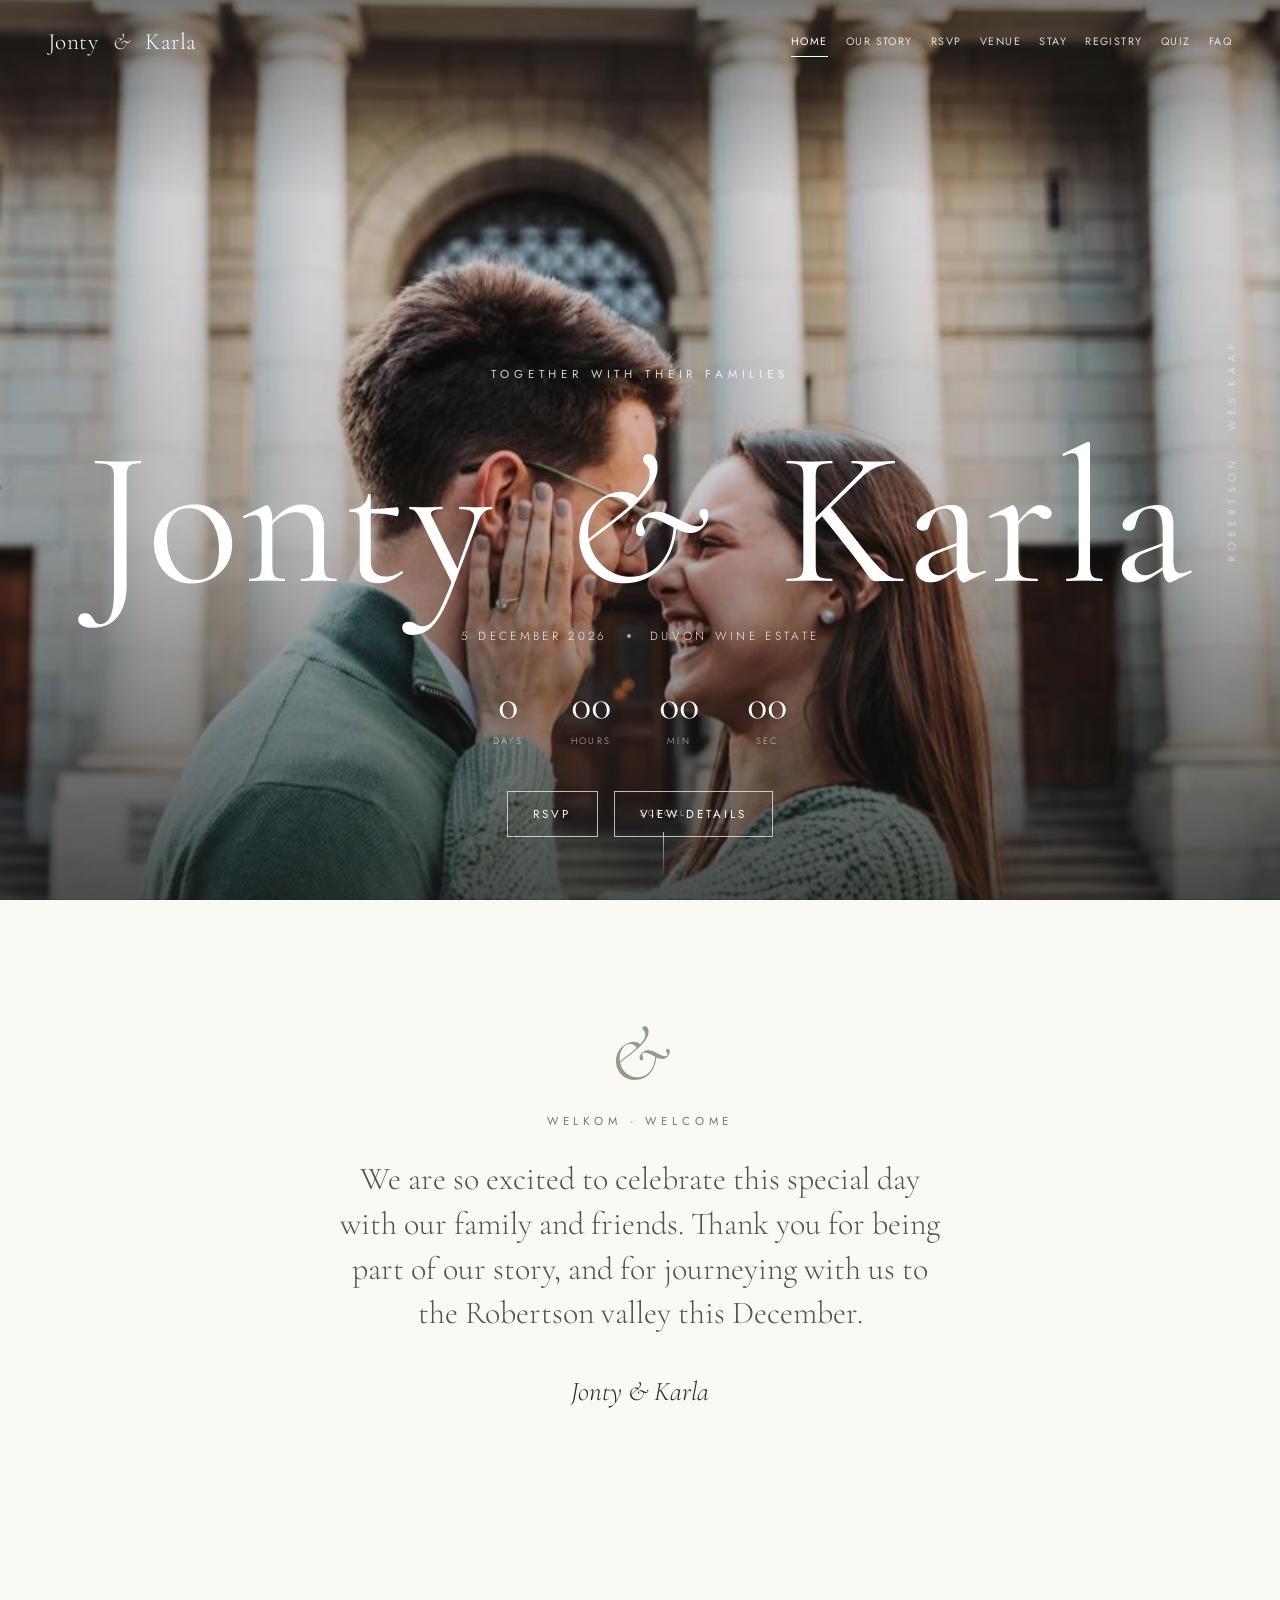
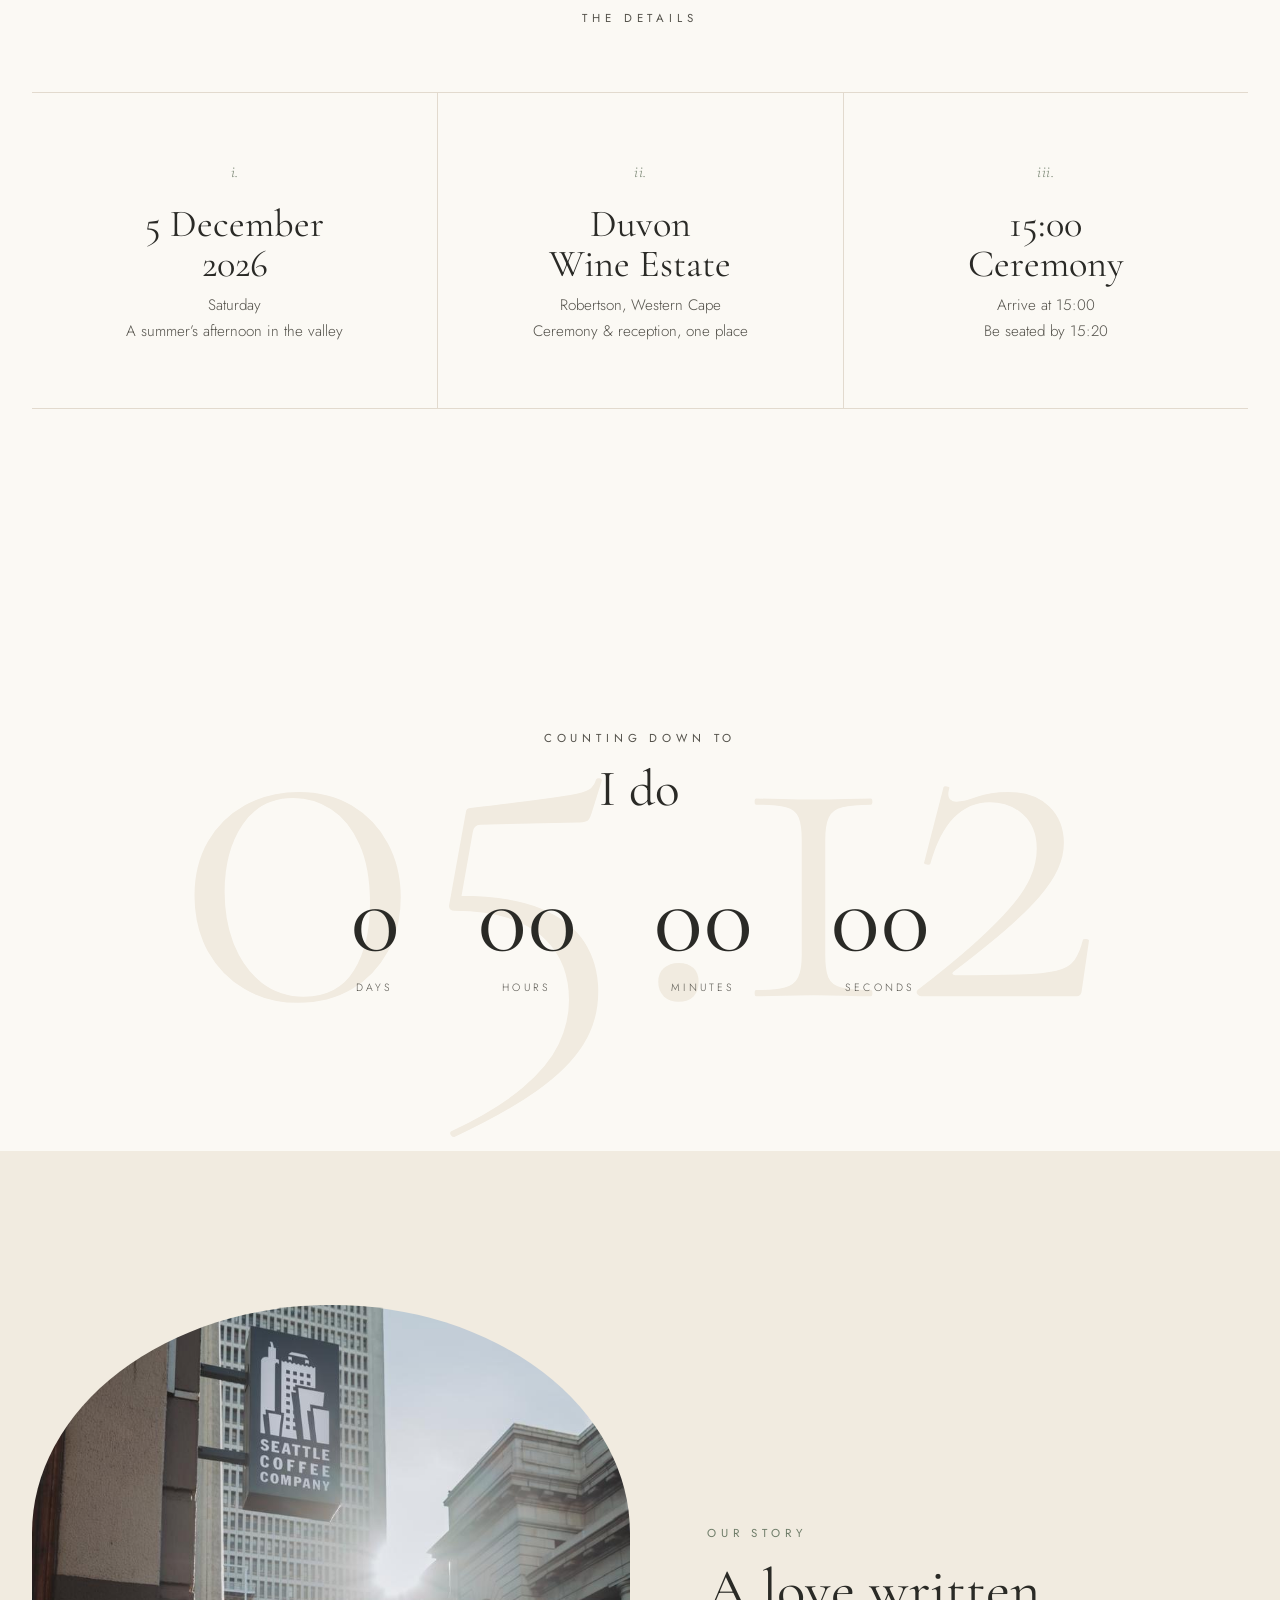
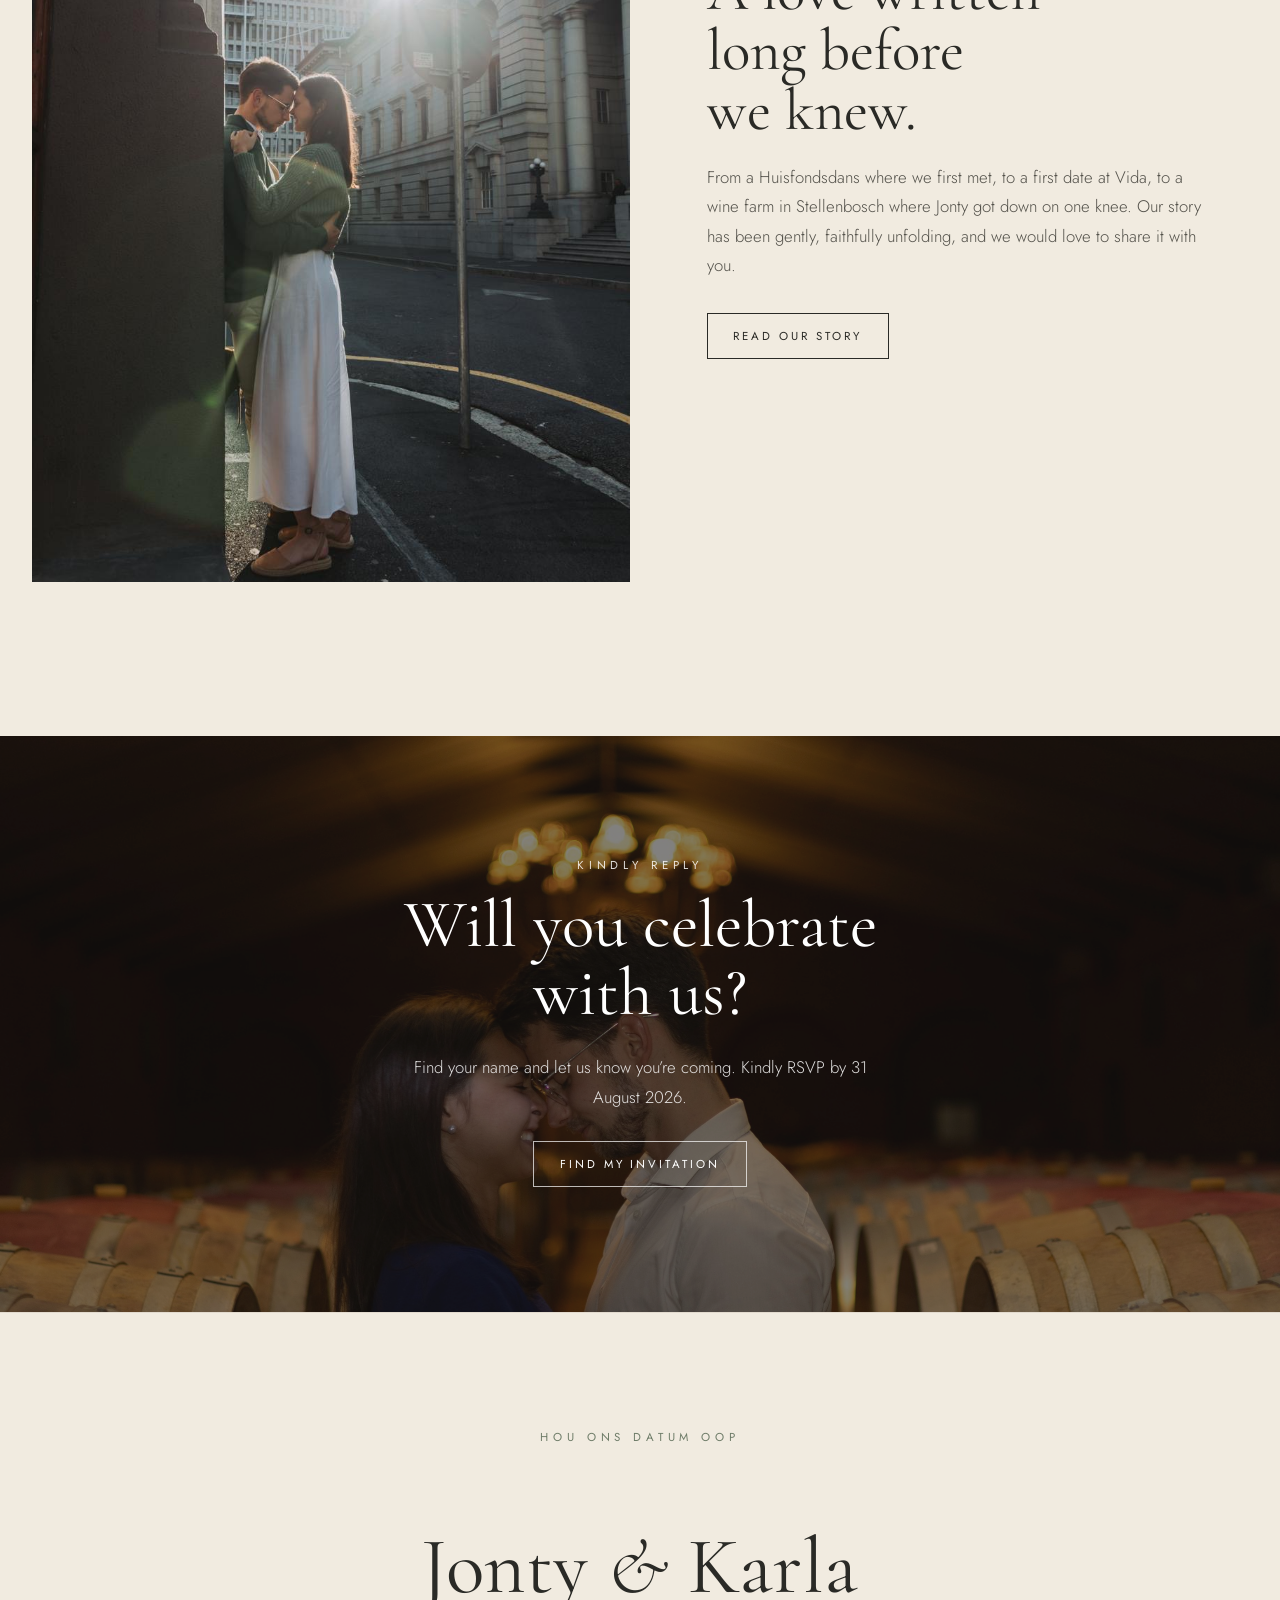
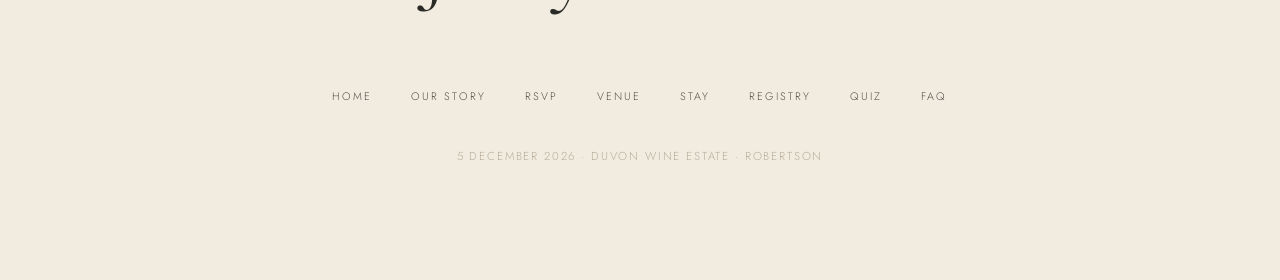
==== index.html @ 2e576e85 "Initial commit" ====
<!DOCTYPE html>
<html lang="en">
<head>
<meta charset="UTF-8" />
<meta name="viewport" content="width=device-width, initial-scale=1.0" />
<title>Jonty &amp; Karla · 5 December 2026</title>
<link rel="preconnect" href="https://fonts.googleapis.com" />
<link rel="preconnect" href="https://fonts.gstatic.com" crossorigin />
<link rel="stylesheet" href="assets/site.css" />
<style>
/* ====================== HERO ====================== */
.hero{
  position:relative;min-height:100svh;
  display:flex;align-items:flex-end;justify-content:center;
  overflow:hidden;background:var(--charcoal);
}
.hero__img{position:absolute;inset:0;}
.hero__img img{
  width:100%;height:100%;object-fit:cover;object-position:50% 32%;
  animation:driftIn 9s var(--ease) both;
}
.hero__scrim{
  position:absolute;inset:0;
  background:
    linear-gradient(to bottom, rgba(20,19,16,.42) 0%, rgba(20,19,16,0) 22%),
    linear-gradient(to top, rgba(20,19,16,.66) 0%, rgba(20,19,16,.10) 42%, rgba(20,19,16,0) 70%);
}
.hero__inner{
  position:relative;z-index:2;
  width:min(100% - 3rem, 70rem);
  padding-bottom:clamp(3rem,7vh,6rem);
  text-align:center;color:#fff;
}
.hero__eyebrow{
  color:rgba(255,255,255,.82);
  opacity:0;transform:translateY(14px);
  animation:heroUp 1.3s var(--ease) .25s forwards;
}
.hero__names{
  font-family:var(--display);font-weight:400;
  font-size:clamp(3.6rem,15vw,12rem);
  line-height:.86;letter-spacing:.01em;
  margin:.28em 0 .12em;
  opacity:0;transform:translateY(22px);
  animation:heroUp 1.5s var(--ease) .4s forwards;
}
.hero__names .amp{font-style:italic;font-weight:300;display:inline-block;padding:0 .12em;}
.hero__meta{
  display:flex;align-items:center;justify-content:center;gap:1.2rem;flex-wrap:wrap;
  font-family:var(--sans);text-transform:uppercase;letter-spacing:.28em;
  font-size:.74rem;color:rgba(255,255,255,.9);
  opacity:0;transform:translateY(16px);
  animation:heroUp 1.4s var(--ease) .62s forwards;
}
.hero__meta .dot{width:4px;height:4px;border-radius:50%;background:rgba(255,255,255,.6);}
.hero__clock{
  display:flex;justify-content:center;gap:clamp(1.4rem,4vw,3rem);
  margin:2.4rem 0 2.6rem;
  opacity:0;transform:translateY(16px);
  animation:heroUp 1.4s var(--ease) .82s forwards;
}
.hero__clock .u{display:flex;flex-direction:column;align-items:center;gap:.4rem;}
.hero__clock .u b{
  font-family:var(--display);font-weight:400;font-size:clamp(1.8rem,3.4vw,2.6rem);
  line-height:1;font-variant-numeric:tabular-nums;
}
.hero__clock .u span{
  font-family:var(--sans);text-transform:uppercase;letter-spacing:.24em;
  font-size:.58rem;color:rgba(255,255,255,.7);
}
.hero__cta{
  display:flex;justify-content:center;gap:1rem;flex-wrap:wrap;
  opacity:0;transform:translateY(16px);
  animation:heroUp 1.4s var(--ease) 1s forwards;
}
@keyframes heroUp{to{opacity:1;transform:none;}}

.hero__scroll{
  position:absolute;left:50%;bottom:1.4rem;transform:translateX(-50%);z-index:2;
  display:flex;flex-direction:column;align-items:center;gap:.7rem;color:rgba(255,255,255,.7);
  opacity:0;animation:heroUp 1.4s var(--ease) 1.3s forwards;
}
.hero__scroll span{font-family:var(--sans);text-transform:uppercase;letter-spacing:.3em;font-size:.56rem;}
.hero__scroll i{display:block;width:1px;height:46px;background:linear-gradient(rgba(255,255,255,.7),rgba(255,255,255,0));
  animation:lineDrop 2.4s var(--ease) infinite;transform-origin:top;}
@keyframes lineDrop{0%{transform:scaleY(.2);opacity:0;}40%{opacity:1;}100%{transform:scaleY(1);opacity:0;}}

/* side date glyph, save-the-date echo */
.hero__side{
  position:absolute;z-index:2;right:clamp(1rem,3vw,2.4rem);top:50%;transform:translateY(-50%) rotate(180deg);
  writing-mode:vertical-rl;
  font-family:var(--sans);text-transform:uppercase;letter-spacing:.5em;font-size:.66rem;
  color:rgba(255,255,255,.75);
}
@media (max-width:860px){.hero__side{display:none;}}

/* ====================== WELCOME ====================== */
.welcome{text-align:center;}
.welcome__mark{
  font-family:var(--display);font-style:italic;font-weight:300;
  font-size:clamp(3rem,7vw,5rem);color:var(--sage);line-height:0;
  display:block;height:.4em;
}
.welcome p{margin-inline:auto;max-width:38rem;}
.signature{
  font-family:var(--display);font-style:italic;font-size:1.7rem;color:var(--charcoal);
  margin-top:.4rem;
}

/* ====================== KEY INFO ====================== */
.keyinfo{
  display:grid;grid-template-columns:repeat(3,1fr);
  border-top:1px solid var(--line);border-bottom:1px solid var(--line);
}
.keyinfo__cell{
  padding:clamp(2.6rem,5vw,4.4rem) clamp(1.4rem,3vw,2.6rem);
  text-align:center;
}
.keyinfo__cell + .keyinfo__cell{border-left:1px solid var(--line);}
.keyinfo__cell h3{
  font-family:var(--display);font-weight:400;font-size:clamp(1.9rem,3vw,2.6rem);
  margin:1.1rem 0 .5rem;line-height:1.05;
}
.keyinfo__cell p{color:var(--charcoal-soft);margin:0;font-size:.95rem;line-height:1.7;}
.keyinfo__num{
  font-family:var(--display);font-style:italic;color:var(--sage-deep);
  font-size:1rem;letter-spacing:.04em;
}
@media (max-width:760px){
  .keyinfo{grid-template-columns:1fr;}
  .keyinfo__cell + .keyinfo__cell{border-left:0;border-top:1px solid var(--line);}
}

/* ====================== COUNTDOWN ====================== */
.cd{position:relative;text-align:center;overflow:hidden;}
.cd__ghost{
  position:absolute;left:50%;top:46%;transform:translate(-50%,-50%);
  font-family:var(--display);font-weight:300;
  font-size:clamp(14rem,40vw,34rem);line-height:.8;
  color:var(--ivory);z-index:0;pointer-events:none;white-space:nowrap;
}
.cd__grid{
  position:relative;z-index:1;
  display:flex;justify-content:center;gap:clamp(1.6rem,6vw,5rem);
  margin-top:2.6rem;
}
.cd__u{display:flex;flex-direction:column;align-items:center;gap:.7rem;}
.cd__u b{
  font-family:var(--display);font-weight:400;font-variant-numeric:tabular-nums;
  font-size:clamp(3.2rem,8vw,6.4rem);line-height:1;color:var(--charcoal);
}
.cd__u span{
  font-family:var(--sans);text-transform:uppercase;letter-spacing:.3em;
  font-size:.66rem;color:var(--charcoal-soft);
}

/* ====================== FEATURED ====================== */
.feature{
  display:grid;grid-template-columns:1.05fr .95fr;
  gap:clamp(2rem,6vw,6rem);align-items:center;
}
.feature__media{position:relative;}
.feature__media .figure{aspect-ratio:4/5;}
.feature__media .arch{aspect-ratio:3/4.4;}
.feature__media .figure img{transition:transform 1.4s var(--ease);}
.feature__media:hover .figure img{transform:scale(1.04);}
.feature__date{
  position:absolute;left:-3.2rem;bottom:8%;writing-mode:vertical-rl;transform:rotate(180deg);
  font-family:var(--sans);text-transform:uppercase;letter-spacing:.5em;font-size:.66rem;
  color:var(--stone-deep);
}
.feature__body h2{
  font-family:var(--display);font-weight:400;line-height:1.02;
  font-size:clamp(2.4rem,4.6vw,4rem);margin:1.1rem 0 1.4rem;
}
.feature__body .amp{font-style:italic;}
@media (max-width:820px){
  .feature{grid-template-columns:1fr;}
  .feature__date{display:none;}
}

/* ====================== STRIP / CTA ====================== */
.strip{
  position:relative;min-height:64svh;display:flex;align-items:center;justify-content:center;
  text-align:center;overflow:hidden;background:var(--charcoal);
}
.strip img{position:absolute;inset:0;width:100%;height:100%;object-fit:cover;object-position:center 38%;opacity:.78;}
.strip__scrim{position:absolute;inset:0;background:rgba(22,21,18,.42);}
.strip__inner{position:relative;z-index:2;color:#fff;width:min(100% - 3rem,40rem);}
.strip__inner h2{font-family:var(--display);font-weight:400;font-size:clamp(2.4rem,6vw,4.2rem);line-height:1.02;margin:1rem 0 1.6rem;}
</style>
</head>
<body data-page="home">

<div id="site-nav"></div>

<!-- ====================== HERO ====================== -->
<section class="hero" data-screen-label="Home — Hero">
  <div class="hero__img"><img src="assets/photos/columns-laugh.jpg" alt="Jonty and Karla laughing together" /></div>
  <div class="hero__scrim"></div>
  <span class="hero__side">Robertson · Wes-Kaap</span>

  <div class="hero__inner">
    <p class="eyebrow hero__eyebrow">Together with their families</p>
    <h1 class="hero__names">Jonty&nbsp;<span class="amp">&amp;</span>&nbsp;Karla</h1>
    <div class="hero__meta">
      <span>5 December 2026</span><i class="dot"></i><span>Duvon Wine Estate</span>
    </div>

    <div class="hero__clock" data-countdown="2026-12-05T15:00:00+02:00">
      <div class="u"><b data-unit="days">00</b><span>Days</span></div>
      <div class="u"><b data-unit="hours">00</b><span>Hours</span></div>
      <div class="u"><b data-unit="minutes">00</b><span>Min</span></div>
      <div class="u"><b data-unit="seconds">00</b><span>Sec</span></div>
    </div>

    <div class="hero__cta">
      <a class="btn btn--light" href="#rsvp">RSVP</a>
      <a class="btn btn--light" href="#details">View Details</a>
    </div>
  </div>

  <a class="hero__scroll" href="#welcome" aria-label="Scroll down"><span>Scroll</span><i></i></a>
</section>

<!-- ====================== WELCOME ====================== -->
<section class="section welcome" id="welcome">
  <div class="wrap--narrow stack reveal">
    <span class="welcome__mark">&amp;</span>
    <p class="eyebrow eyebrow--sage">Welkom · Welcome</p>
    <p class="lead">We are so excited to celebrate this special day with our family and friends.
      Thank you for being part of our story, and for journeying with us to the
      Robertson valley this December.</p>
    <p class="signature">Jonty &amp; Karla</p>
  </div>
</section>

<!-- ====================== KEY INFO ====================== -->
<section class="section" id="details" style="padding-top:0;">
  <div class="wrap">
    <div class="center reveal" style="margin-bottom:clamp(2.5rem,5vw,4rem);">
      <p class="eyebrow">The Details</p>
    </div>
    <div class="keyinfo reveal">
      <div class="keyinfo__cell">
        <span class="keyinfo__num">i.</span>
        <h3>5 December<br />2026</h3>
        <p>Saturday<br />A summer&rsquo;s afternoon in the valley</p>
      </div>
      <div class="keyinfo__cell">
        <span class="keyinfo__num">ii.</span>
        <h3>Duvon<br />Wine Estate</h3>
        <p>Robertson, Western Cape<br />Ceremony &amp; reception, one place</p>
      </div>
      <div class="keyinfo__cell">
        <span class="keyinfo__num">iii.</span>
        <h3>15:00<br />Ceremony</h3>
        <p>Arrive at 15:00<br />Be seated by 15:20</p>
      </div>
    </div>
  </div>
</section>

<!-- ====================== COUNTDOWN ====================== -->
<section class="section cd">
  <span class="cd__ghost" aria-hidden="true">05.12</span>
  <div class="wrap reveal">
    <p class="eyebrow">Counting down to</p>
    <p class="display" style="font-size:clamp(2rem,4vw,3.2rem);margin-top:1rem;">I do</p>
    <div class="cd__grid" data-countdown="2026-12-05T15:00:00+02:00">
      <div class="cd__u"><b data-unit="days">00</b><span>Days</span></div>
      <div class="cd__u"><b data-unit="hours">00</b><span>Hours</span></div>
      <div class="cd__u"><b data-unit="minutes">00</b><span>Minutes</span></div>
      <div class="cd__u"><b data-unit="seconds">00</b><span>Seconds</span></div>
    </div>
  </div>
</section>

<!-- ====================== FEATURED ====================== -->
<section class="section" style="background:var(--ivory);">
  <div class="wrap feature">
    <div class="feature__media reveal">
      <div class="figure arch"><img src="assets/photos/golden-flare.jpg" alt="Karla and Jonty at golden hour" /></div>
      <span class="feature__date">5 · 12 · 26</span>
    </div>
    <div class="feature__body reveal" data-delay="1">
      <p class="eyebrow eyebrow--sage">Our Story</p>
      <h2>A love written<br />long before<br />we knew.</h2>
      <p style="max-width:32rem;color:var(--charcoal-soft);">From a Huisfondsdans where we first met, to a first date at Vida, to a wine farm
        in Stellenbosch where Jonty got down on one knee. Our story has been gently,
        faithfully unfolding, and we would love to share it with you.</p>
      <p style="margin-top:2rem;"><a class="btn btn--ghost" href="our-story.html">Read Our Story</a></p>
    </div>
  </div>
</section>

<!-- ====================== STRIP / RSVP CTA ====================== -->
<section class="strip" id="rsvp">
  <img src="assets/photos/engagement-cellar.jpg" alt="Jonty and Karla in the wine cellar" />
  <div class="strip__scrim"></div>
  <div class="strip__inner reveal">
    <p class="eyebrow" style="color:rgba(255,255,255,.85);">Kindly Reply</p>
    <h2>Will you celebrate<br />with us?</h2>
    <p style="color:rgba(255,255,255,.85);max-width:30rem;margin-inline:auto;">
      Find your name and let us know you&rsquo;re coming. Kindly RSVP by 31 August 2026.</p>
    <p style="margin-top:1.8rem;"><a class="btn btn--light" href="rsvp.html">Find My Invitation</a></p>
  </div>
</section>

<!-- ====================== FOOTER ====================== -->
<div id="site-foot"></div>

<script src="assets/chrome.js"></script>
<script src="assets/site.js"></script>

<!-- Tweaks island -->

</body>
</html>
---- assets/site.css ----
/* ============================================================
   Karla & Jonty — shared stylesheet
   Editorial luxury wedding site. Rooted in the save-the-date.
   ============================================================ */

@import url('https://fonts.googleapis.com/css2?family=Cormorant+Garamond:ital,wght@0,300;0,400;0,500;0,600;1,300;1,400;1,500&family=Playfair+Display:ital,wght@0,400;0,500;0,600;1,400&family=EB+Garamond:ital,wght@0,400;0,500;1,400&family=Jost:wght@300;400;500&display=swap');

/* ---- Design tokens ---------------------------------------- */
:root{
  /* palette */
  --warm-white:#FBF9F4;
  --ivory:#F1EBE0;
  --stone:#D8CFC1;
  --stone-deep:#B9AE9C;
  --sage:#8E9C88;
  --sage-deep:#6E7C68;
  --charcoal:#2A2A26;
  --charcoal-soft:#54524B;
  --line:#E2DACE;

  /* tweakable — overridden by tweaks panel */
  --page-bg:var(--warm-white);
  --display-font:'Cormorant Garamond';
  --density:1;            /* 0.82 cosy · 1 default · 1.25 spacious */

  /* derived */
  --sans:'Jost', system-ui, sans-serif;
  --display:var(--display-font), 'Cormorant Garamond', Georgia, serif;

  --space-section:calc(clamp(5.5rem, 12vw, 11rem) * var(--density));
  --measure:42rem;

  --ease:cubic-bezier(.22,.61,.36,1);
}

*{box-sizing:border-box;}
html{scroll-behavior:smooth;-webkit-font-smoothing:antialiased;text-rendering:optimizeLegibility;}
body{
  margin:0;
  background:var(--page-bg);
  color:var(--charcoal);
  font-family:var(--sans);
  font-weight:300;
  font-size:clamp(1rem,1.05rem,1.1rem);
  line-height:1.75;
  overflow-x:hidden;
}
img{display:block;max-width:100%;}
a{color:inherit;text-decoration:none;}

/* ---- Typography ------------------------------------------- */
.display{
  font-family:var(--display);
  font-weight:400;
  line-height:0.98;
  letter-spacing:.005em;
}
.serif{font-family:var(--display);font-weight:400;}

/* tracked caps label — the save-the-date voice */
.eyebrow{
  font-family:var(--sans);
  font-weight:400;
  text-transform:uppercase;
  letter-spacing:.42em;
  font-size:.72rem;
  color:var(--charcoal-soft);
}
.eyebrow--sage{color:var(--sage-deep);}

.lead{
  font-family:var(--display);
  font-weight:300;
  font-size:clamp(1.5rem,2.6vw,2rem);
  line-height:1.4;
  color:var(--charcoal-soft);
}

.amp{font-style:italic;font-weight:300;}

/* ---- Layout helpers --------------------------------------- */
.wrap{width:min(100% - 3rem, 76rem);margin-inline:auto;}
.wrap--narrow{width:min(100% - 3rem, 52rem);margin-inline:auto;}
.section{padding-block:var(--space-section);}
.center{text-align:center;}
.stack-sm > * + *{margin-top:1rem;}
.stack > * + *{margin-top:1.6rem;}

/* ---- Buttons ---------------------------------------------- */
.btn{
  --bg:var(--charcoal); --fg:var(--warm-white); --bd:var(--charcoal);
  display:inline-flex;align-items:center;gap:.7em;
  font-family:var(--sans);font-weight:400;
  text-transform:uppercase;letter-spacing:.26em;font-size:.72rem;
  padding:1.05em 2.2em;
  background:var(--bg);color:var(--fg);
  border:1px solid var(--bd);border-radius:0;
  cursor:pointer;
  transition:background .5s var(--ease), color .5s var(--ease), letter-spacing .5s var(--ease);
}
.btn:hover{letter-spacing:.32em;}
.btn--ghost{
  --bg:transparent; --fg:var(--charcoal); --bd:var(--charcoal);
}
.btn--ghost:hover{--bg:var(--charcoal); --fg:var(--warm-white);}
.btn--light{--bg:transparent; --fg:#fff; --bd:rgba(255,255,255,.7);}
.btn--light:hover{--bg:#fff;--fg:var(--charcoal);--bd:#fff;}

/* ---- Site navigation -------------------------------------- */
.nav{
  position:fixed;top:0;left:0;right:0;z-index:60;
  display:flex;align-items:center;justify-content:space-between;
  padding:1.4rem clamp(1.5rem,4vw,3rem);
  transition:background .6s var(--ease), padding .6s var(--ease), box-shadow .6s var(--ease);
}
.nav[data-scrolled="true"]{
  background:color-mix(in srgb, var(--page-bg) 88%, transparent);
  backdrop-filter:blur(14px) saturate(1.1);
  padding-block:1rem;
  box-shadow:0 1px 0 var(--line);
}
.nav__brand{
  font-family:var(--display);font-size:1.45rem;letter-spacing:.02em;
  display:flex;align-items:center;gap:.4em;white-space:nowrap;
  color:#fff;transition:color .6s var(--ease);
}
.nav__brand .amp{color:#fff;opacity:.85;}
.nav[data-scrolled="true"] .nav__brand{color:var(--charcoal);}
.nav[data-scrolled="true"] .nav__brand .amp{color:var(--sage-deep);opacity:1;}
.nav__links{display:flex;gap:1.15rem;align-items:center;}
.nav__links a{
  font-family:var(--sans);font-weight:400;white-space:nowrap;
  text-transform:uppercase;letter-spacing:.13em;font-size:.67rem;
  color:rgba(255,255,255,.82);position:relative;padding-block:.3rem;
  transition:color .4s var(--ease);
}
.nav__links a::after{
  content:"";position:absolute;left:0;right:100%;bottom:0;height:1px;
  background:currentColor;transition:right .45s var(--ease);
}
.nav__links a:hover{color:#fff;}
.nav__links a:hover::after,.nav__links a[aria-current="page"]::after{right:0;}
.nav__links a[aria-current="page"]{color:#fff;}
/* scrolled — dark on the page background */
.nav[data-scrolled="true"] .nav__links a{color:var(--charcoal-soft);}
.nav[data-scrolled="true"] .nav__links a:hover,
.nav[data-scrolled="true"] .nav__links a[aria-current="page"]{color:var(--charcoal);}

.nav__toggle{display:none;background:none;border:0;cursor:pointer;
  flex-direction:column;gap:5px;padding:.4rem;}
.nav__toggle span{width:24px;height:1px;background:#fff;display:block;transition:.4s var(--ease);}
.nav[data-scrolled="true"] .nav__toggle span{background:var(--charcoal);}

/* mobile drawer */
.nav__drawer{
  position:fixed;inset:0;z-index:55;
  background:var(--page-bg);
  display:flex;flex-direction:column;justify-content:center;align-items:center;gap:1.6rem;
  opacity:0;visibility:hidden;transform:translateY(-8px);
  transition:opacity .5s var(--ease), transform .5s var(--ease), visibility .5s;
}
.nav__drawer[data-open="true"]{opacity:1;visibility:visible;transform:none;}
.nav__drawer a{
  font-family:var(--display);font-size:2rem;color:var(--charcoal);
}
.nav__drawer .eyebrow{margin-top:1rem;}

@media (max-width:1000px){
  .nav__links{display:none;}
  .nav__toggle{display:flex;}
}

/* ---- Footer ----------------------------------------------- */
.foot{
  background:var(--ivory);
  border-top:1px solid var(--line);
  padding-block:clamp(4rem,8vw,7rem);
  text-align:center;
}
.foot__mono{
  font-family:var(--display);
  font-size:clamp(2.6rem,7vw,5rem);
  line-height:1;color:var(--charcoal);
}
.foot__links{
  display:flex;flex-wrap:wrap;gap:1.4rem 2.4rem;justify-content:center;
  margin-top:2.5rem;
}
.foot__links a{
  font-family:var(--sans);text-transform:uppercase;letter-spacing:.2em;
  font-size:.68rem;color:var(--charcoal-soft);transition:color .3s var(--ease);
}
.foot__links a:hover{color:var(--charcoal);}
.foot__fine{margin-top:2.5rem;font-size:.72rem;letter-spacing:.16em;
  text-transform:uppercase;color:var(--stone-deep);}

/* ---- Reveal on scroll ------------------------------------- */
.reveal{opacity:0;transform:translateY(26px);
  transition:opacity 1.1s var(--ease), transform 1.1s var(--ease);}
.reveal.in{opacity:1;transform:none;}
.reveal[data-delay="1"]{transition-delay:.12s;}
.reveal[data-delay="2"]{transition-delay:.24s;}
.reveal[data-delay="3"]{transition-delay:.36s;}
.reveal[data-delay="4"]{transition-delay:.48s;}
@media (prefers-reduced-motion:reduce){
  .reveal{opacity:1;transform:none;transition:none;}
  html{scroll-behavior:auto;}
}

/* ---- Arch motif ------------------------------------------- */
.arch{border-radius:50% 50% 0 0 / 26% 26% 0 0;overflow:hidden;}

/* ---- Image figure ----------------------------------------- */
.figure{position:relative;overflow:hidden;background:var(--ivory);}
.figure img{width:100%;height:100%;object-fit:cover;}
.figure__cap{
  font-family:var(--sans);text-transform:uppercase;letter-spacing:.28em;
  font-size:.64rem;color:var(--charcoal-soft);margin-top:1rem;
}

/* slow ken-burns for hero only */
@keyframes driftIn{from{transform:scale(1.08);}to{transform:scale(1);}}

/* ---- Reusable page hero ----------------------------------- */
.phero{position:relative;min-height:72svh;display:flex;align-items:flex-end;overflow:hidden;background:var(--charcoal);}
.phero > img{position:absolute;inset:0;width:100%;height:100%;object-fit:cover;animation:driftIn 9s var(--ease) both;}
.phero__scrim{position:absolute;inset:0;
  background:linear-gradient(to top, rgba(20,19,16,.6) 0%, rgba(20,19,16,.05) 55%),
             linear-gradient(to bottom, rgba(20,19,16,.34) 0%, rgba(20,19,16,0) 24%);}
.phero__inner{position:relative;z-index:2;color:#fff;width:min(100% - 3rem,76rem);margin-inline:auto;padding-bottom:clamp(3rem,7vh,6rem);}
.phero__inner h1{font-family:var(--display);font-weight:400;line-height:.92;font-size:clamp(3rem,9vw,7rem);margin:.3rem 0 0;}
.phero__inner h1 .it{font-style:italic;font-weight:300;}

/* ---- Section heading block -------------------------------- */
.shead{text-align:center;margin-bottom:clamp(2.5rem,5vw,4rem);}
.shead h2{font-family:var(--display);font-weight:400;font-size:clamp(2.2rem,5vw,3.6rem);line-height:1.04;margin:1rem 0 0;}
.shead p{max-width:38rem;margin:1.2rem auto 0;color:var(--charcoal-soft);}

/* ---- Cards ------------------------------------------------ */
.card{background:var(--warm-white);border:1px solid var(--line);padding:clamp(1.8rem,3vw,2.6rem);}
.card--ivory{background:var(--ivory);}
.cardgrid{display:grid;gap:clamp(1rem,2vw,1.6rem);}
.cardgrid.cols-2{grid-template-columns:repeat(2,1fr);}
.cardgrid.cols-3{grid-template-columns:repeat(3,1fr);}
@media (max-width:820px){.cardgrid.cols-2,.cardgrid.cols-3{grid-template-columns:1fr;}}

/* ---- Forms ------------------------------------------------ */
.field{display:flex;flex-direction:column;gap:.55rem;}
.field > label{font-family:var(--sans);text-transform:uppercase;letter-spacing:.2em;font-size:.66rem;color:var(--charcoal-soft);}
.input{
  font-family:var(--sans);font-weight:300;font-size:1rem;color:var(--charcoal);
  background:var(--warm-white);border:1px solid var(--stone-deep);border-radius:0;
  padding:.95em 1.1em;width:100%;transition:border-color .3s var(--ease);
}
.input::placeholder{color:var(--stone-deep);}
.input:focus{outline:none;border-color:var(--charcoal);}
textarea.input{resize:vertical;min-height:5.5rem;line-height:1.6;}

/* segmented choice */
.choice{display:grid;grid-template-columns:1fr 1fr;gap:.8rem;}
.choice button{
  font-family:var(--sans);text-transform:uppercase;letter-spacing:.18em;font-size:.7rem;
  padding:1.1em 1em;background:var(--warm-white);border:1px solid var(--stone-deep);
  color:var(--charcoal-soft);cursor:pointer;transition:.35s var(--ease);
}
.choice button:hover{border-color:var(--charcoal);color:var(--charcoal);}
.choice button[data-on="true"]{background:var(--charcoal);color:var(--warm-white);border-color:var(--charcoal);}
.choice button[data-on="true"].decline{background:var(--sage-deep);border-color:var(--sage-deep);}
@media (max-width:520px){.choice{grid-template-columns:1fr;}}

/* copy row */
.copyrow{display:flex;align-items:center;justify-content:space-between;gap:1rem;
  border-bottom:1px solid var(--line);padding:1.1rem 0;}
.copyrow:last-child{border-bottom:0;}
.copyrow__k{font-family:var(--sans);text-transform:uppercase;letter-spacing:.18em;font-size:.64rem;color:var(--charcoal-soft);}
.copyrow__v{font-family:var(--display);font-size:1.35rem;color:var(--charcoal);}
.copybtn{font-family:var(--sans);text-transform:uppercase;letter-spacing:.18em;font-size:.6rem;
  background:none;border:1px solid var(--stone-deep);color:var(--charcoal-soft);
  padding:.6em 1.1em;cursor:pointer;transition:.3s var(--ease);white-space:nowrap;}
.copybtn:hover{border-color:var(--charcoal);color:var(--charcoal);}
.copybtn.done{background:var(--sage-deep);border-color:var(--sage-deep);color:#fff;}

/* ---- Lightbox -------------------------------------------- */
.lb{position:fixed;inset:0;z-index:120;background:rgba(20,19,16,.92);
  display:flex;align-items:center;justify-content:center;padding:4vw;
  opacity:0;visibility:hidden;transition:opacity .4s var(--ease),visibility .4s;}
.lb[data-open="true"]{opacity:1;visibility:visible;}
.lb img{max-width:100%;max-height:90vh;object-fit:contain;box-shadow:0 30px 80px rgba(0,0,0,.5);}
.lb__close,.lb__nav{position:absolute;background:none;border:0;color:#fff;cursor:pointer;font-family:var(--sans);}
.lb__close{top:1.4rem;right:1.8rem;font-size:1.6rem;letter-spacing:.1em;}
.lb__nav{top:50%;transform:translateY(-50%);font-size:2.4rem;padding:1rem;opacity:.7;transition:opacity .3s;}
.lb__nav:hover{opacity:1;}
.lb__nav.prev{left:1rem;}
.lb__nav.next{right:1rem;}

/* ---- Tweaks panel host (when active) ---------------------- */
#tweaks-root{position:fixed;inset:0;pointer-events:none;z-index:90;}
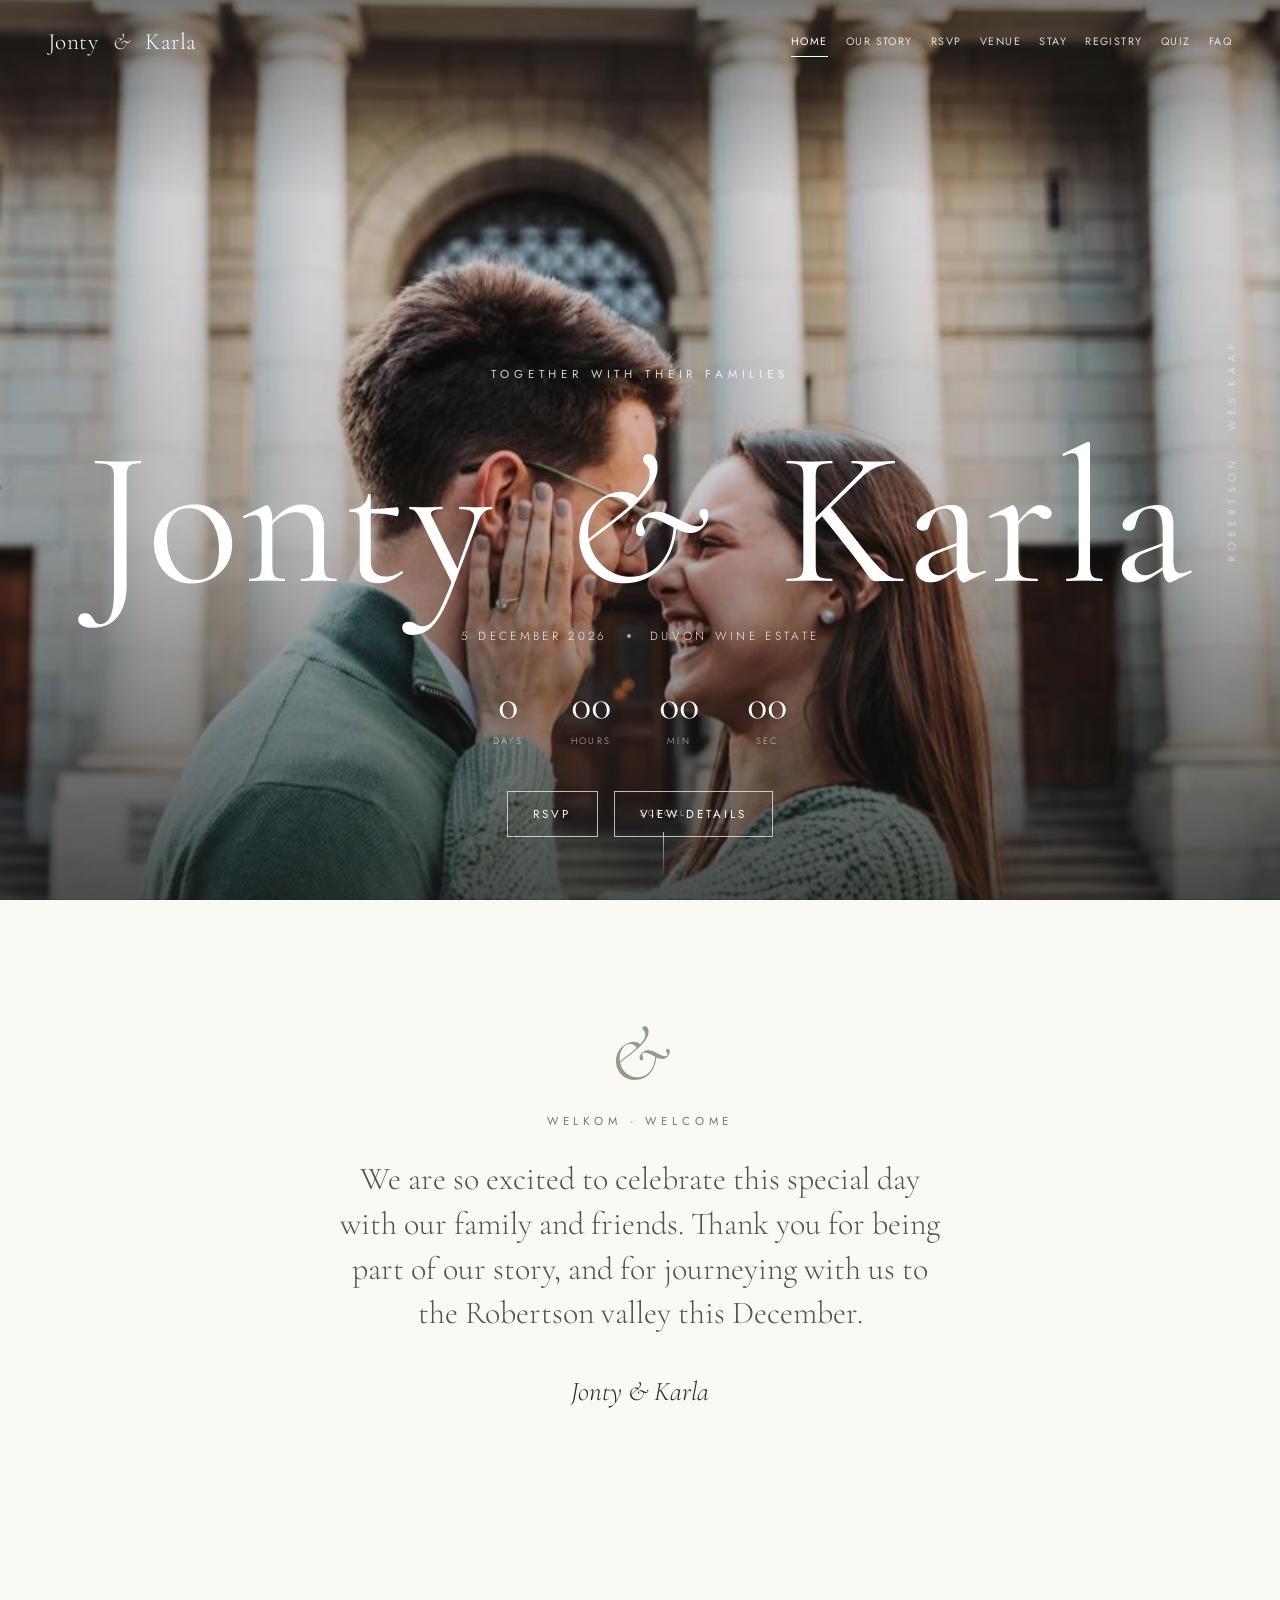
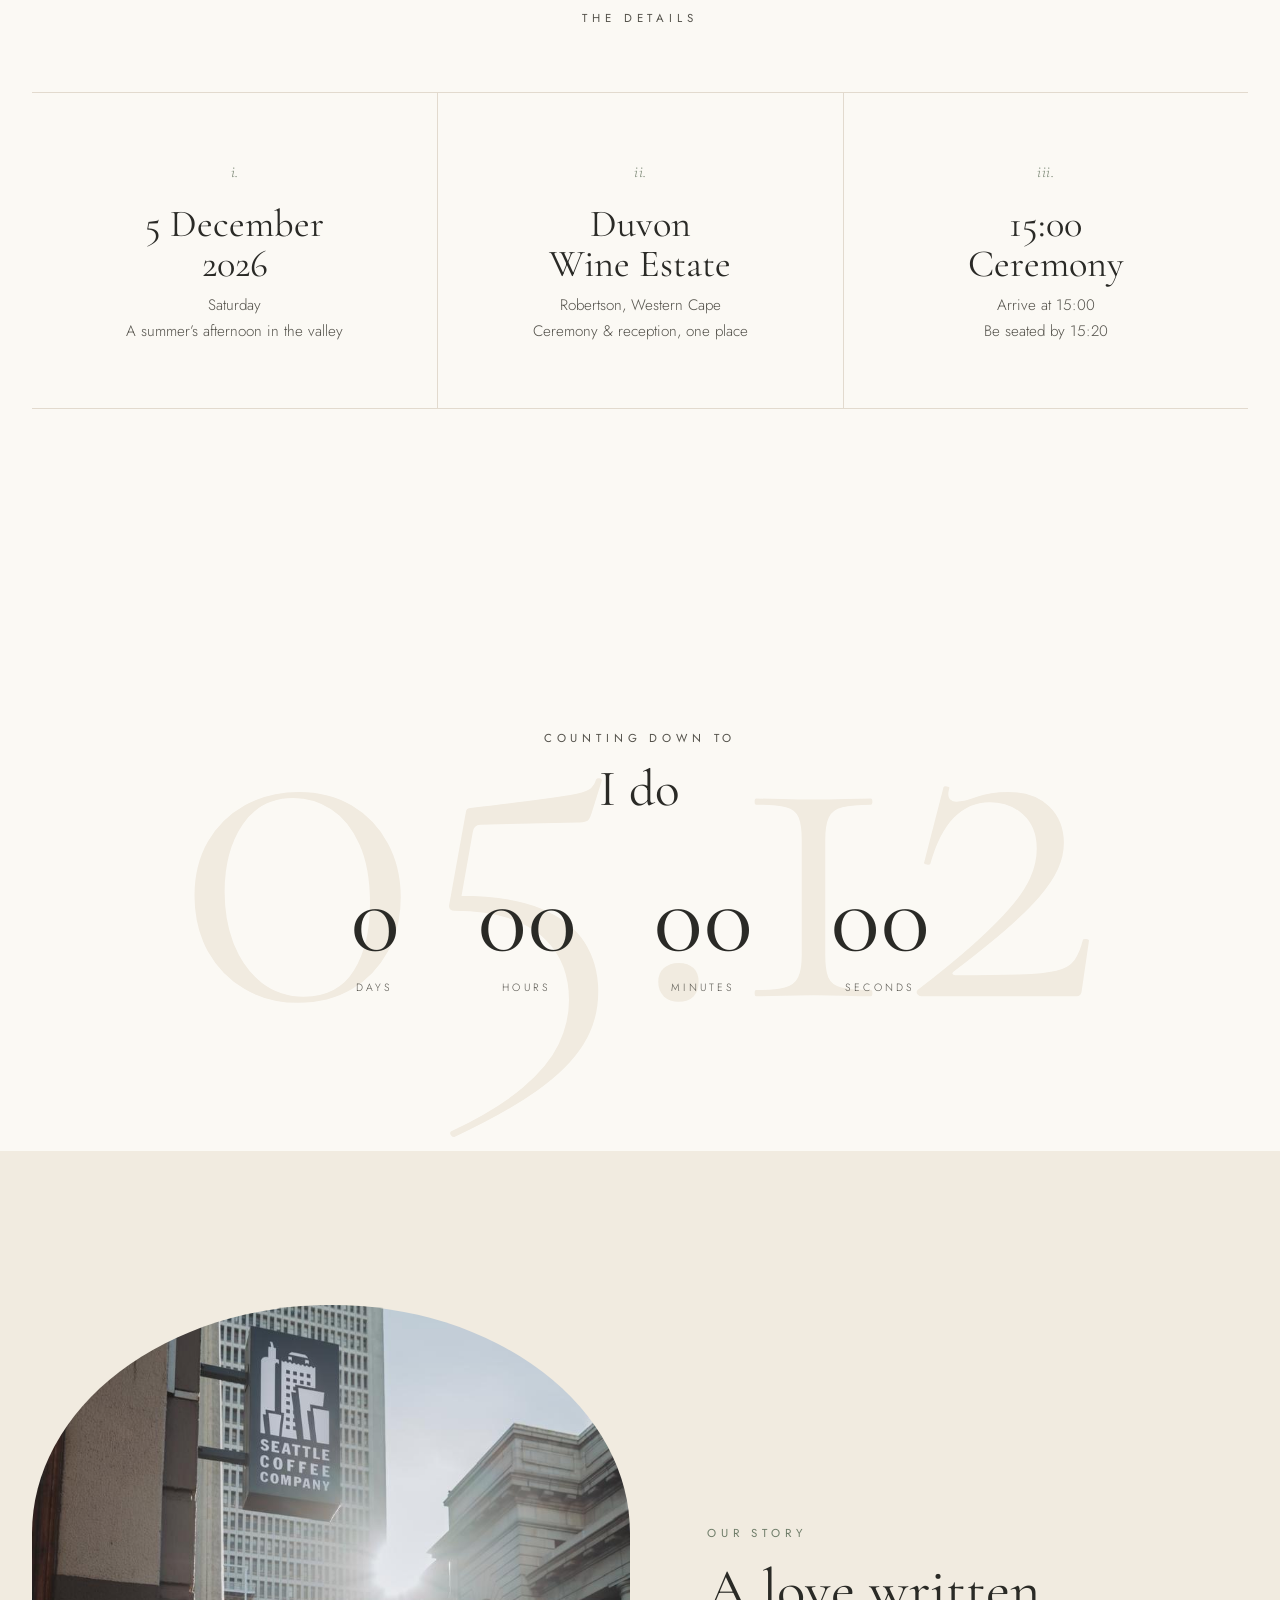
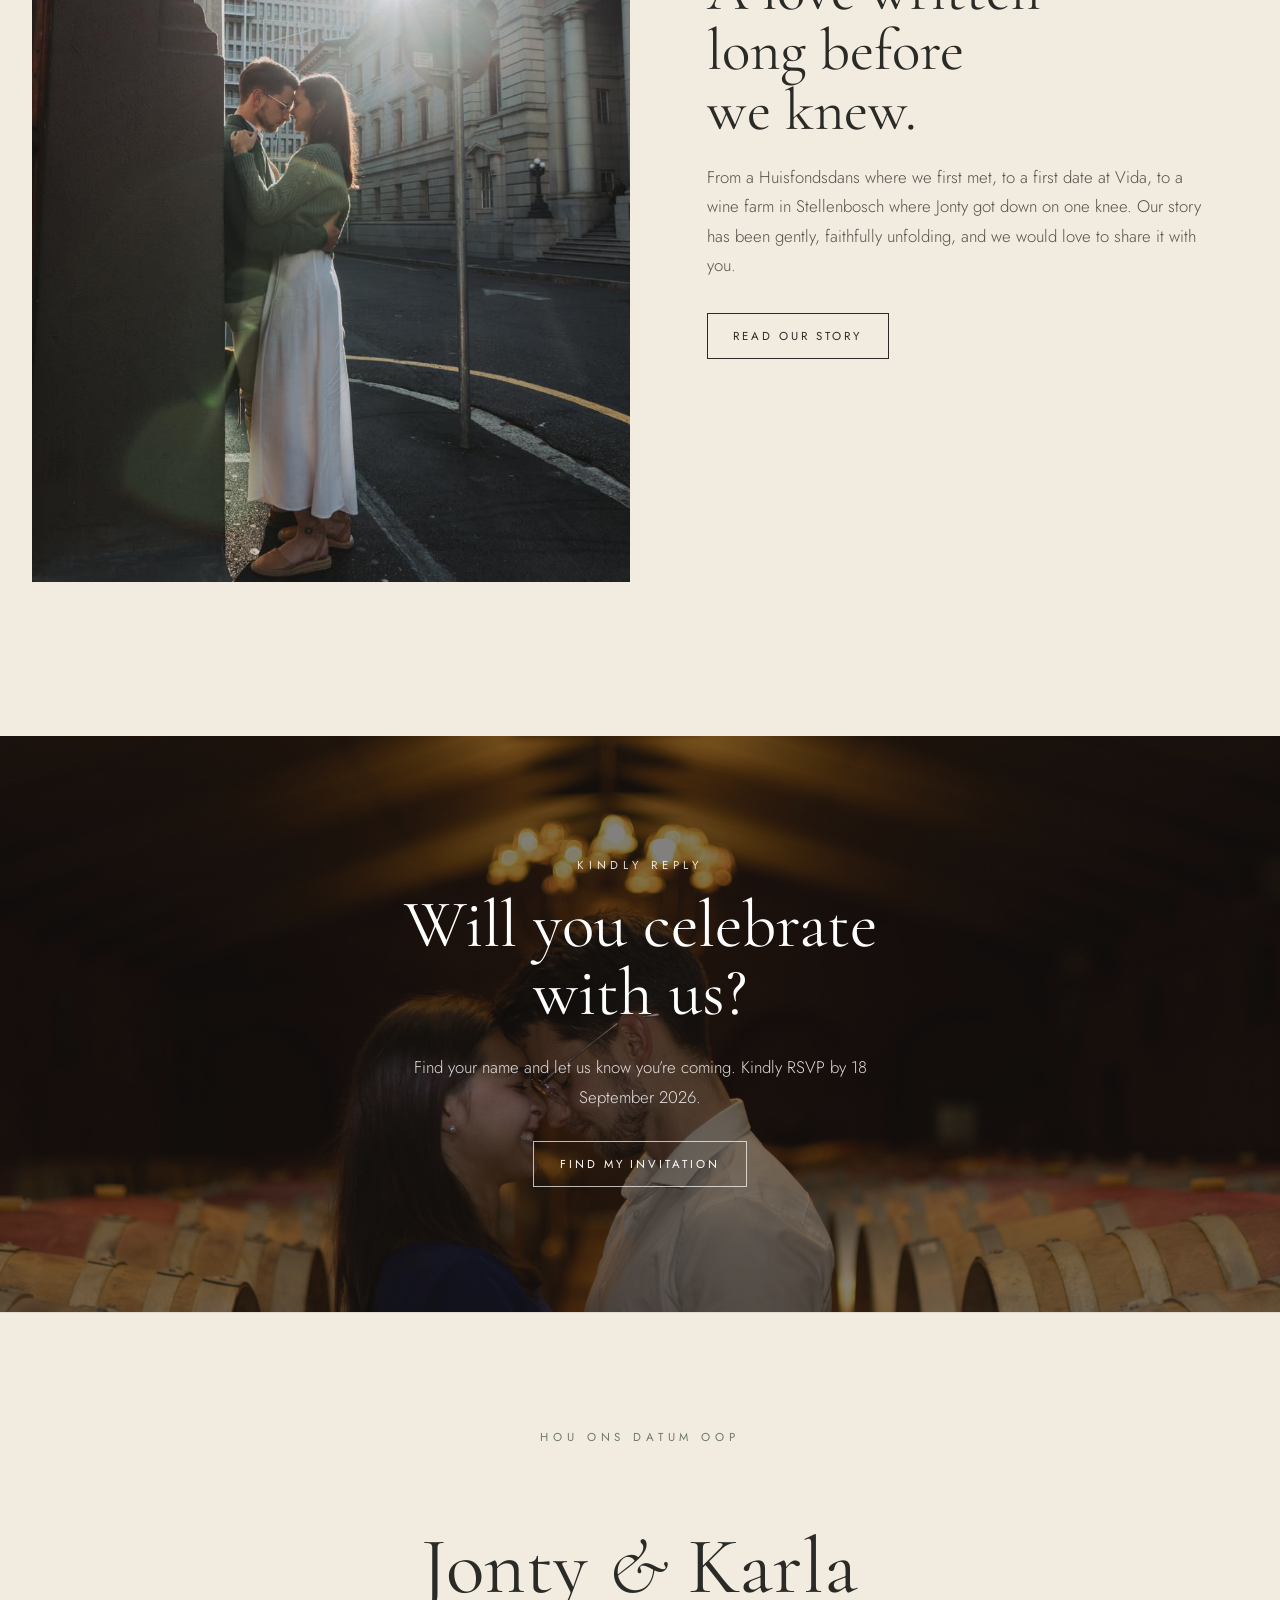
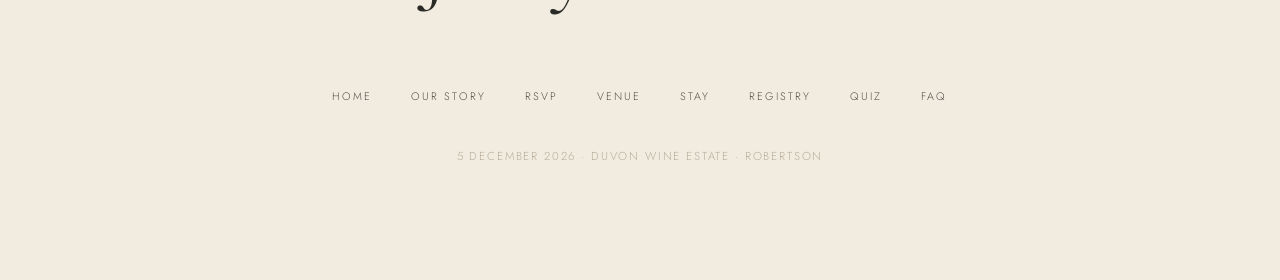
==== commit 2cc13ac7: "Add 7 guests to guestlist, move RSVP deadline to 18 September Co-Authored-By: Claude Sonnet 5 <norep" ====
--- a/index.html
+++ b/index.html
@@ -302,7 +302,7 @@
     <p class="eyebrow" style="color:rgba(255,255,255,.85);">Kindly Reply</p>
     <h2>Will you celebrate<br />with us?</h2>
     <p style="color:rgba(255,255,255,.85);max-width:30rem;margin-inline:auto;">
-      Find your name and let us know you&rsquo;re coming. Kindly RSVP by 31 August 2026.</p>
+      Find your name and let us know you&rsquo;re coming. Kindly RSVP by 18 September 2026.</p>
     <p style="margin-top:1.8rem;"><a class="btn btn--light" href="rsvp.html">Find My Invitation</a></p>
   </div>
 </section>
